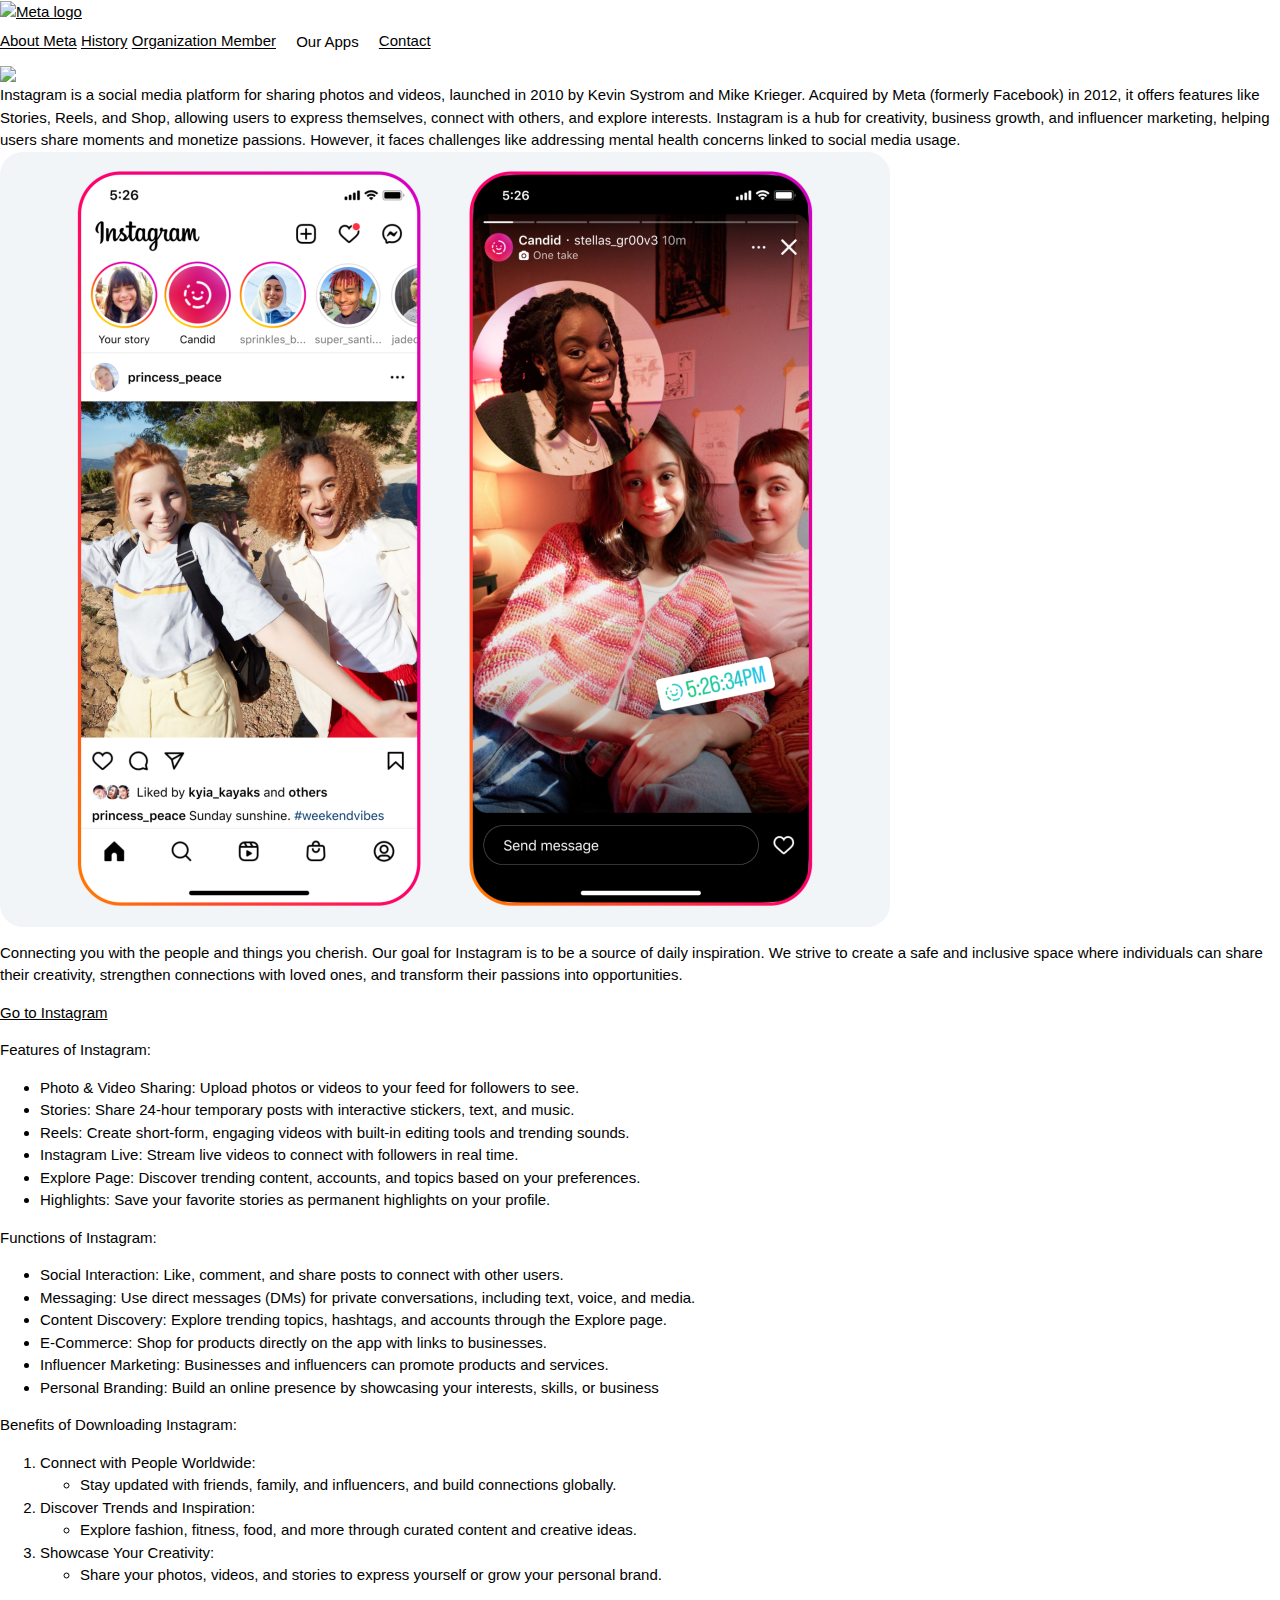
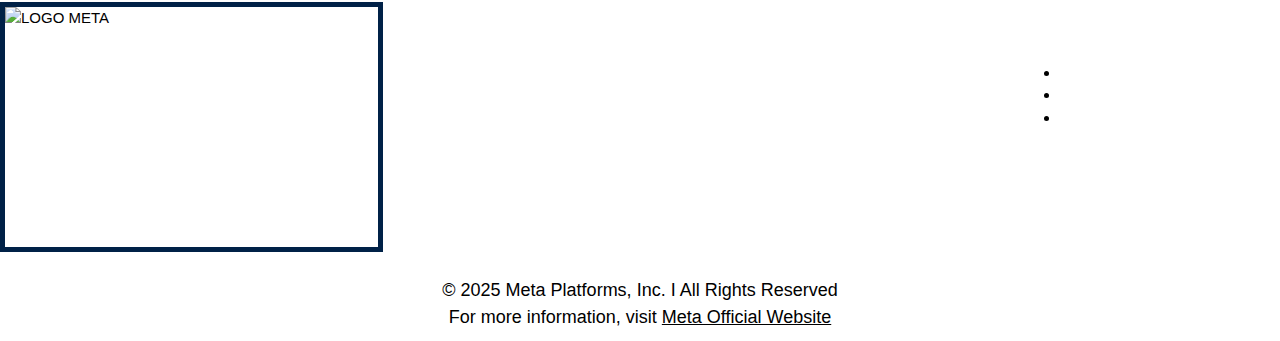
==== appinsta.html @ 31e52028 "Add files via upload" ====
<!DOCTYPE html>
<html>
<head>
<meta name="viewport" content="width=device-width, initial-scale=1">
<link rel="stylesheet" href="https://www.w3schools.com/w3css/4/w3.css">
<link rel="stylesheet" href="https://www.w3schools.com/w3css/4/w3.css">
<link rel="stylesheet" href="navigation.css">
<link rel="stylesheet" href="insta.css">
<link rel="stylesheet" href="footer.css">


</head>
<body>
  <div class="header">
    <a href="metanew.html" class="logo"><img src="META LOGO.PNG" alt="Meta logo" class="logo-navbar"></a>
    <div class="header-right">
        <a href="metanew.html">About Meta</a>
        <a href="history.html">History</a>
        <a href="organizationMETA.html">Organization Member</a>

        <div class="w3-dropdown-hover">
          <button class="w3-button">Our Apps</button>
          <div class="w3-dropdown-content w3-bar-block w3-card-4">
            <a href="appinsta.html" class="w3-bar-item w3-button">Instagram</a>
            <a href="FACEBOOK APP.html" class="w3-bar-item w3-button">Facebook</a>
            <a href="whatsapplatest.html" class="w3-bar-item w3-button">WhatsApp</a>
          </div>
        </div>

        <a href="Contact.html">Contact</a>
    </div>
  </div>

  <div class="img-box">
    <img src="insta.png" class="logo-img" />
  </div>
  <div class="app-explain">
    Instagram is a social media platform for sharing photos and videos, launched in 2010 by
    Kevin Systrom and Mike Krieger. Acquired by Meta (formerly Facebook) in 2012, it offers
    features like Stories, Reels, and Shop, allowing users to express themselves, connect with
    others, and explore interests. Instagram is a hub for creativity, business growth, and
    influencer marketing, helping users share moments and monetize passions. However, it
    faces challenges like addressing mental health concerns linked to social media usage.
  </div>

  <div class="break"></div>

  <div class="app-main">

    <div class="left">
        <img src="app.webp" />
    </div>

    <div class="right">
        <p>Connecting you with the people and things you cherish.
            Our goal for Instagram is to be a source of daily inspiration. We strive to create a safe and
            inclusive space where individuals can share their creativity, strengthen connections with
            loved ones, and transform their passions into opportunities.</p>
        <a href="https://www.instagram.com/?hl=en">Go to Instagram </a>
    </div>
    
  </div>

  <div class="break"></div>

  
  <div class="content">
    <div class="card">
      <p class="card-title">Features of Instagram:</p>
      <ul>
        <li>Photo & Video Sharing: Upload photos or videos to your feed for followers to see.</li>
        <li>Stories: Share 24-hour temporary posts with interactive stickers, text, and music.</li>
        <li>Reels: Create short-form, engaging videos with built-in editing tools and trending sounds.</li>
        <li>Instagram Live: Stream live videos to connect with followers in real time.</li>
        <li>Explore Page: Discover trending content, accounts, and topics based on your preferences.</li>
        <li>Highlights: Save your favorite stories as permanent highlights on your profile.</li>
      </ul>
    </div>

    <div class="card">
      <p class="card-title">Functions of Instagram:</p>
      <ul>
        <li>Social Interaction: Like, comment, and share posts to connect with other users.</li>
        <li>Messaging: Use direct messages (DMs) for private conversations, including text, voice,
and media.</li>
        <li>Content Discovery: Explore trending topics, hashtags, and accounts through the Explore 
page.</li>
        <li>E-Commerce: Shop for products directly on the app with links to businesses.</li>
        <li>Influencer Marketing: Businesses and influencers can promote products and services.</li>
        <li>Personal Branding: Build an online presence by showcasing your interests, skills, or
business</li>
      </ul>
    </div>
    <div class="card">
      <p class="card-title">Benefits of Downloading Instagram:</p>
      <ol>
        <li>
            Connect with People Worldwide:
            <ul>
              <li>Stay updated with friends, family, and influencers, and build connections globally.</li>
            </ul>
        </li>
        <li>
            Discover Trends and Inspiration:
            <ul>
              <li> Explore fashion, fitness, food, and more through curated content and creative ideas.</li>
            </ul>
        </li>
        <li>
            Showcase Your Creativity:
            <ul>
              <li>Share your photos, videos, and stories to express yourself or grow your personal brand.</li>
            </ul>
        </li>
      </ul>
    </div>
  </div>
  
<link rel="stylesheet" href="footer.css">

  <footer>


	<div class="footer">
            <div style="display: flex; align-items: top; gap:10px;">
    <img src="logo meta.jpg" alt="LOGO META" style="width:450px; height:250px; border: 5px solid #002147;">

&nbsp;

        <div>
    <a href="history.html" style="font-size: 30px; color: white;">History</a>
    <h6 style="margin-top: 8px; color: white; text-align:justify; width: 180px;">
        Meta Platforms, Inc., formerly Facebook, was founded by Mark Zuckerberg in 2004.It grew and acquired Instagram, WhatsApp, and Oculus.In 2021, it rebranded as Meta.
    </h6>  
</div>

&nbsp;

<div>
    <a href="metanew.html" style="font-size: 30px; color: white;">About</a>
    <h6 style="margin-top: 8px; color: white; text-align:justify; width: 180px;">
        Meta focuses on building technologies to connect people, including social media platforms.
    </h6>
</div>

&nbsp;
	<div>
    <a href="organizationMETA.html" style="font-size: 30px; color: white;">Organization</a>
    <h6 style="margin-top: 8px; color: white; text-align:justify; width: 180px;">
        Meta is led by CEO Mark Zuckerberg, supported by a team of executives driving innovation in social media, VR, AR, and the metaverse.
    </h6>
</div>

&nbsp;
	<div class="dropdown">
        <a href="#" onclick="toggleDropdown()" style="font-size: 30px; text-decoration: none; color: white; ">Product</a>

        <ul id="dropdown-list">
            <li><a href="appinsta.html" style="font-size: 10px; text-decoration: none; color: white;">Instagram</a></li>

            <li><a href="FACEBOOK APP.html" style="font-size: 10px; text-decoration: none; color: white;">Facebook</a></li>

            <li><a href="whatsapplatest.html" style="font-size: 10px; text-decoration: none; color: white;">WhatsApp</a></li>
        </ul>
        </div>

&nbsp;
&nbsp;

  	<div>
    <a href="Contact.html" style="font-size: 30px; color: white;">Contact Us</a>
	</div>

</footer>


<footer>
<h5 style="text-align: center; margin-top: 20px;">© 2025 Meta Platforms, Inc. I All Rights Reserved <br>
      For more information, visit <a href="https://about.meta.com">Meta
      Official Website</h5>

</div>
        </footer>
</body>
</html>
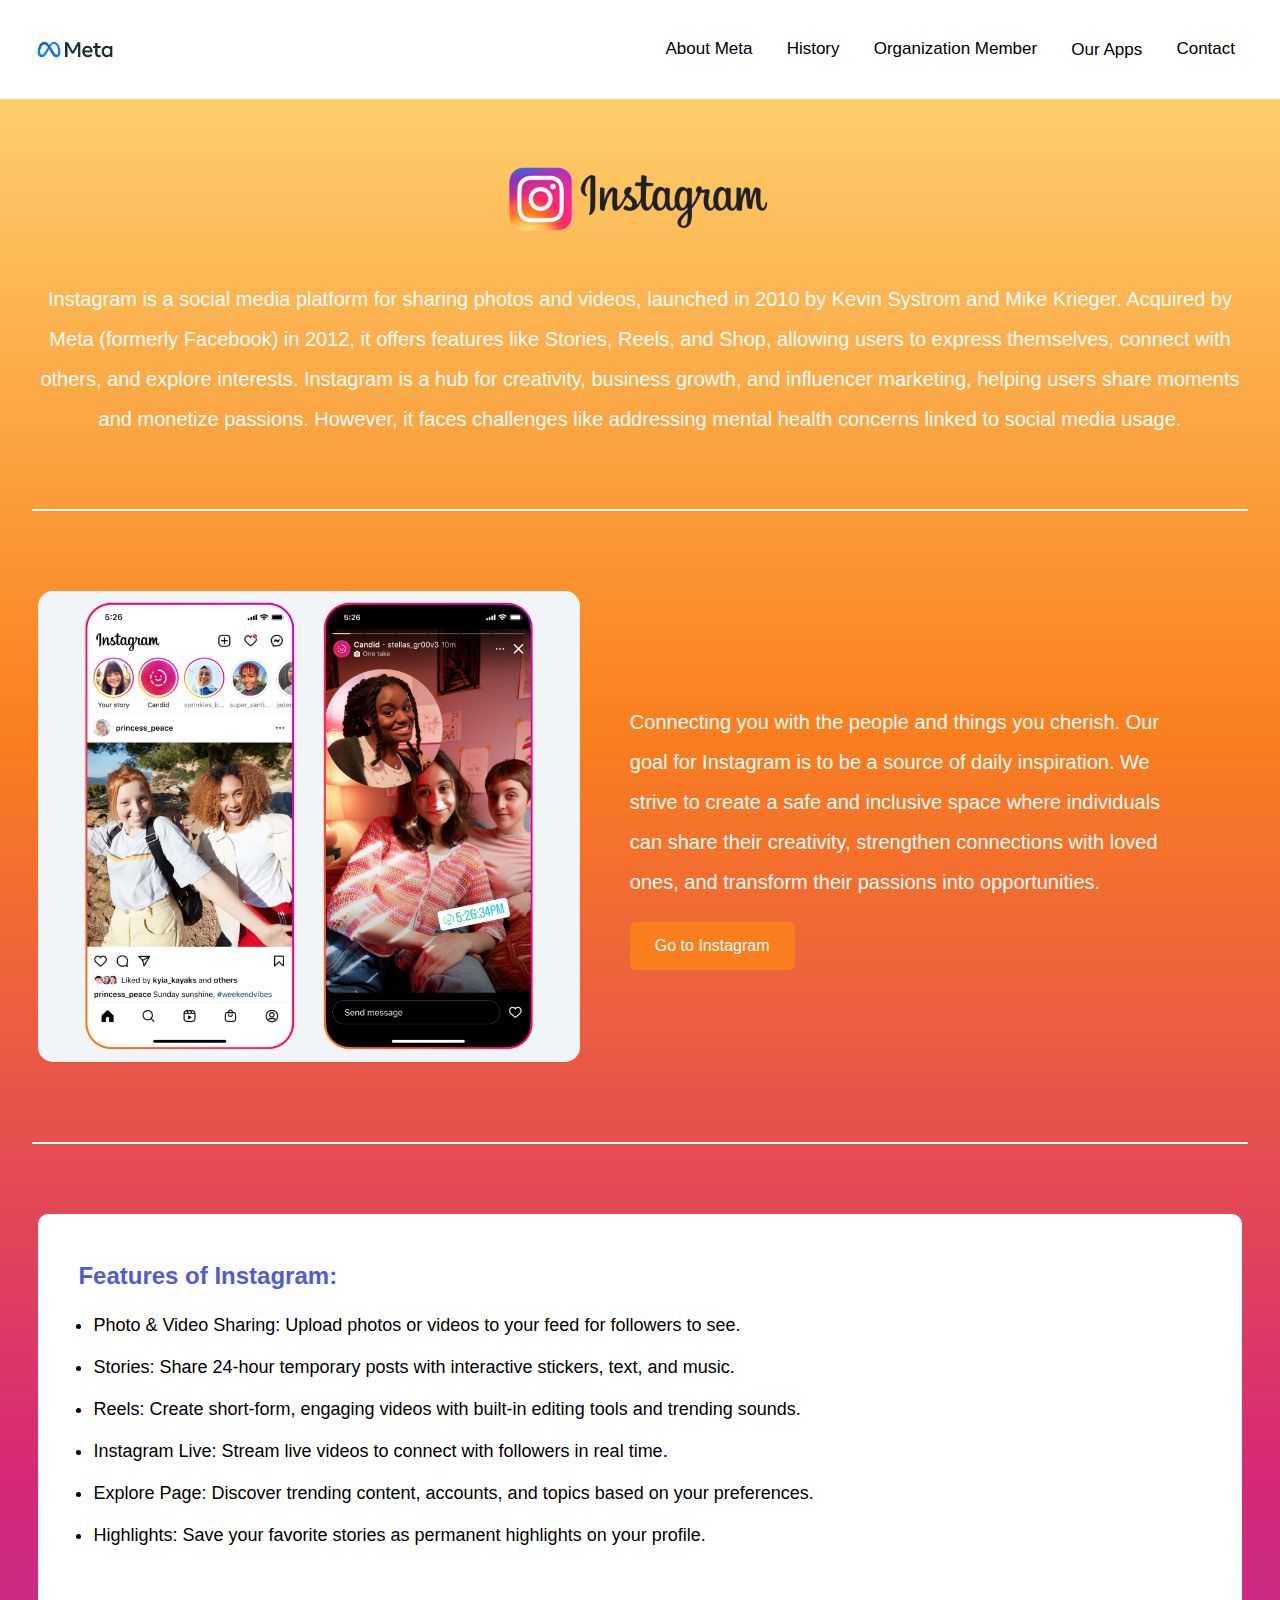
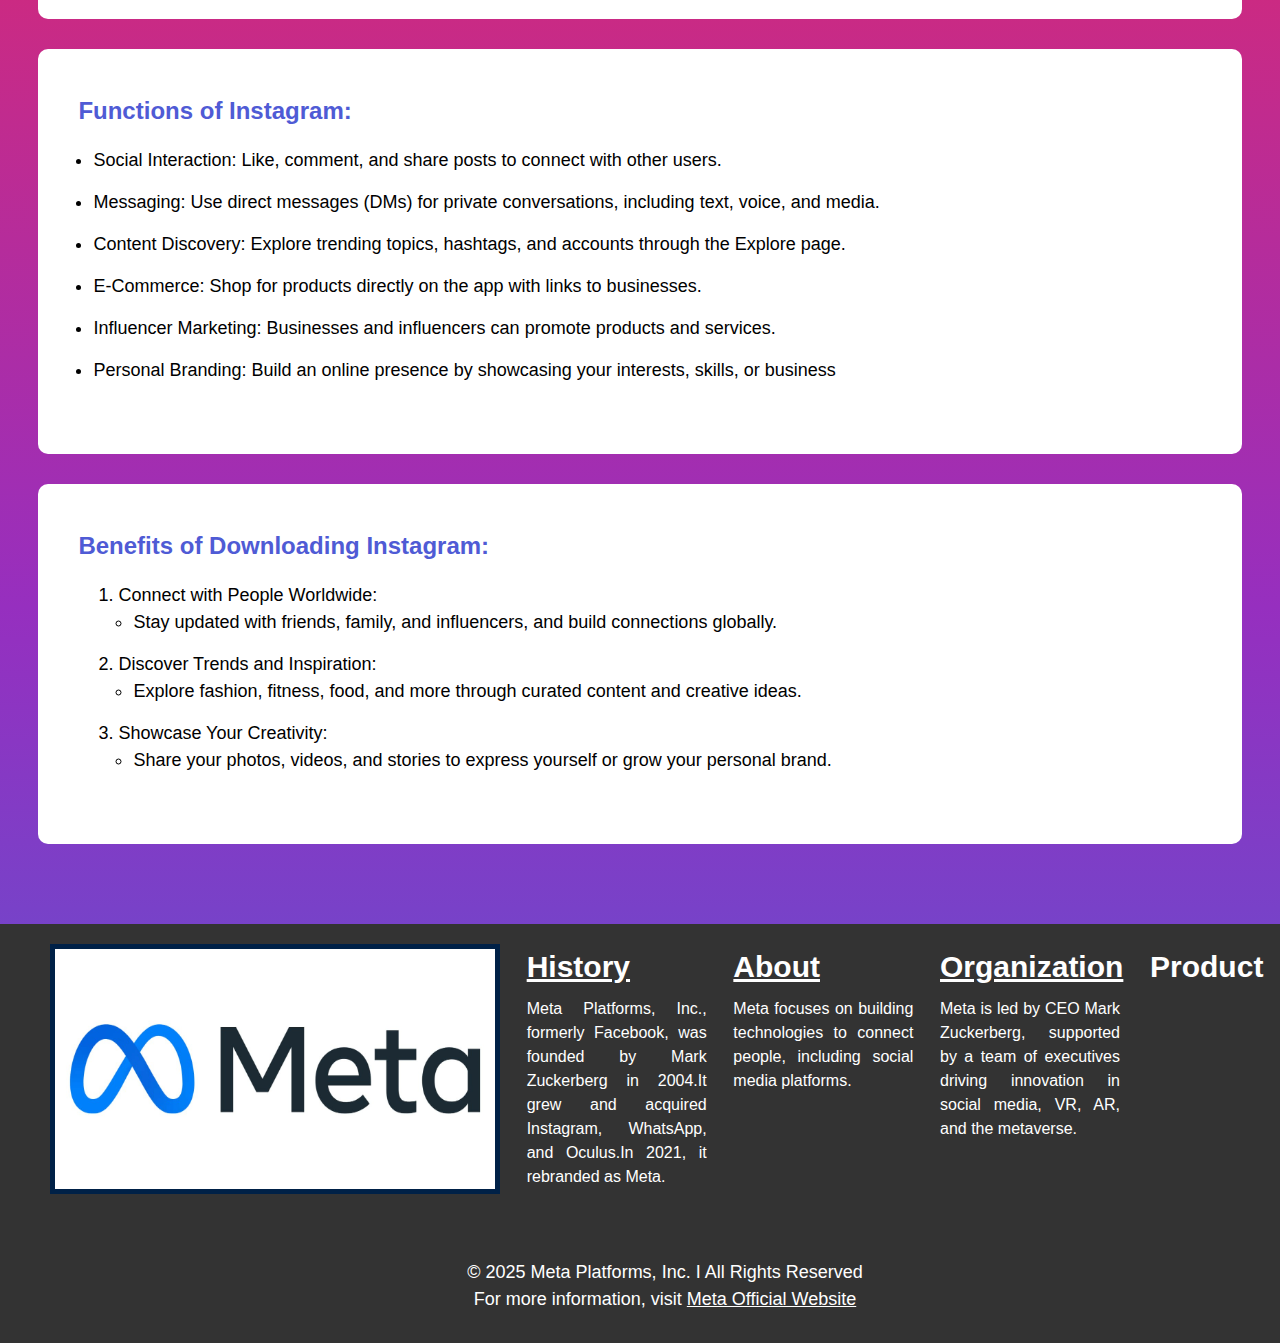
==== commit 6ae4973a: "appinsta.html" ====
--- a/appinsta.html
+++ b/appinsta.html
@@ -12,7 +12,7 @@
 </head>
 <body>
   <div class="header">
-    <a href="metanew.html" class="logo"><img src="META LOGO.PNG" alt="Meta logo" class="logo-navbar"></a>
+    <a href="metanew.html" class="logo"><img src="META LOGO.jpg" alt="Meta logo" class="logo-navbar"></a>
     <div class="header-right">
         <a href="metanew.html">About Meta</a>
         <a href="history.html">History</a>
@@ -182,4 +182,4 @@
 </div>
         </footer>
 </body>
-</html>+</html>
--- a/navigation.css
+++ b/navigation.css
@@ -0,0 +1,154 @@
+<!DOCTYPE html>
+<html>
+<head>
+<meta name="viewport" content="width=device-width, initial-scale=1">
+<link rel="stylesheet" href="https://www.w3schools.com/w3css/4/w3.css">
+</head>
+
+<style>
+
+html{
+  margin: 0;
+  min-height: -webkit-fill-available;
+}
+
+body {
+    font-family: Lato, Helvetica, Tahoma;
+    margin: 0;
+}
+
+* {
+  box-sizing: border-box;
+}
+
+.navbar{
+  background: #1875d6;
+  display: flex;
+  align-items: center;
+  justify-content: center;
+}
+
+.navbar a{
+  text-decoration: none;
+  color: white;
+  text-transform: uppercase;
+}
+
+.navbar h1{
+  color: #ffffff;
+  font-size: 24px;
+  text-transform: uppercase;
+}
+
+.header {
+  padding: 5px 5px;
+  padding-right: 20px;
+  display: flex;
+  align-items: center;
+  justify-content: space-between;
+  background-color: white;
+}
+
+.header a, .header button {
+  color: black;
+  text-align: center;
+  padding: 15px;
+  text-decoration: none;
+  font-size: 17px; 
+  line-height: 15px;
+  border-radius: 4px;
+  background: none;
+  border: none;
+  cursor: pointer;
+}
+
+.header a.logo {
+  font-size: 3px;
+  font-weight: bold;
+}
+
+.header a:hover, .head button:hover {
+  background-color: #ddd;
+  color: black;
+}
+
+.header-right {
+   float: right;
+}
+
+@media screen and (max-width: 500px) {
+  .header a, .header button {
+    float: none;
+    display: block;
+    text-align: left;
+  }
+  
+  .header-right {
+    float: none;
+  }
+}
+
+.w3-dropdown-content {
+  min-width: 70px;
+
+}
+
+.img-box{
+  position: relative;
+  height: 50px;
+}
+
+.logo-img{
+  left: 30%;
+  transform: translateX(-50%);
+  position: absolute;
+  width: 90px;
+}
+
+.logo-navbar{
+  width: 90px;
+}
+
+@media only screen and (max-width:999px) {
+  /* For tablets: */
+  .main {
+    width: 80%;
+    padding: 0;
+  }
+  .right {
+    width: 100%;
+  }
+
+@media only screen and (max-width:700px) {
+  /* For mobile phones: */
+  .menu, .main, .right {
+    width: 100%;
+  }
+}	
+
+</style>
+</head>
+<body>
+
+  <div class="header">
+    <a href="#metanew" class="logo"><img src="META LOGO.PNG" alt="Meta logo" class="logo-navbar"></a>
+    <div class="header-right">
+        <a href="#metanew.html">About Meta</a>
+        <a href="#history.html">History</a>
+        <a href="#organizationMETA.html">Organization Member</a>
+
+        <div class="w3-dropdown-hover">
+          <button class="w3-button">Our Apps<i class="fa fa-caret-down"></i></button>
+          <div class="w3-dropdown-content w3-bar-block w3-card-4">
+            <a href="appinsta.html" class="w3-bar-item w3-button">Instagram</a>
+            <a href="#" class="w3-bar-item w3-button">Facebook</a>
+            <a href="#" class="w3-bar-item w3-button">WhatsApp</a>
+          </div>
+        </div>
+
+        <a href="#contact.html">Contact</a>
+    </div>
+  </div>
+ 
+</body>
+</html>--- a/insta.css
+++ b/insta.css
@@ -0,0 +1,212 @@
+html{
+  margin: 0;
+  min-height: -webkit-fill-available;
+}
+
+body {
+    background: linear-gradient(to bottom, #feda75, #fa7e1e, #d62976, #962fbf, #4f5bd5);
+    font-family: Lato, Helvetica, Tahoma;
+    margin: 0;
+}
+
+* {
+  box-sizing: border-box;
+}
+
+.content{
+  padding: 00px 3% 50px;
+}
+
+.content .card{
+  background: #ffffff;
+  border-radius: 10px;
+  padding: 40px;
+  margin-bottom: 30px;
+}
+
+.content .card .card-title{
+  font-size: 24px;
+  color: #4f5bd5;
+  margin-bottom: 0;
+  margin-top: 0;
+  font-weight: bold;
+}
+
+.navbar{
+  background: #1875d6;
+  padding: 20px;
+  display: flex;
+  align-items: center;
+  justify-content: center;
+  gap: 20px;
+}
+
+.navbar a{
+  text-decoration: none;
+  color: white;
+  text-transform: uppercase;
+}
+
+.navbar h1{
+  color: #ffffff;
+  font-size: 24px;
+  text-transform: uppercase;
+}
+
+.app-explain{
+  color: #ffffff;
+  font-size: 20px;
+  padding: 0 40px;
+  line-height: 2;
+  text-align: center;
+}
+
+.content h2{
+  margin-bottom: 0px;
+}
+
+.content p{
+  margin-bottom: 30px;
+  line-height: 1.8;
+}
+
+/*header*/
+.header {
+  padding: 10px 20px;
+  padding-right: 30px;
+  background-color: #ffffff;
+  display: flex;
+  align-items: center;
+  justify-content: space-between;
+}
+
+.header a, .header button {
+/*  float: left;*/
+  color: black;
+  text-align: center;
+  padding: 15px;
+  text-decoration: none;
+  font-size: 17px; 
+  line-height: 25px;
+  border-radius: 4px;
+  background: none;
+  border: none;
+  cursor: pointer;
+}
+
+.header a.logo {
+  font-size: 23px;
+  font-weight: bold;
+}
+
+.header a:hover, .header button:hover {
+  background-color: #ddd;
+  color: black;
+}
+
+.header-right {
+/*  float: right;*/
+}
+
+@media screen and (max-width: 500px) {
+  .header a, .header button {
+    float: none;
+    display: block;
+    text-align: left;
+  }
+  
+  .header-right {
+    float: none;
+  }
+}
+
+.img-box{
+  position: relative;
+  height: 180px;
+  display: flex;
+  align-items: center;
+  justify-content: center;
+}
+
+.logo-img{
+  left: 50%;
+  transform: translateX(-50%);
+  position: absolute;
+  width: 300px;
+  margin-top: 20px;
+}
+
+.logo-navbar{
+  width: 80px;
+}
+
+.break{
+  height: 1.5px;
+  background: #ffffff;
+  border-radius: 5px;
+  width: 95%;
+  margin-right: auto;
+  margin-left: auto;
+  margin-top: 70px;
+  margin-bottom: 70px;
+}
+
+.app-main{
+  display: flex;
+  align-items: center;
+  justify-content: center;
+  padding: 10px 3%;
+}
+
+.app-main .left{
+  width: 45%;
+}
+
+.app-main img{
+  width: 100%;
+  border-radius: 15px;
+}
+
+.app-main .right{
+  width: 55%;
+  padding: 50px;
+}
+
+.app-main .right p{
+  color: #ffffff;
+  font-size: 20px;
+  line-height: 2;
+}
+
+.app-main .right a{
+  color: #ffffff;
+  font-size: 16px;
+  line-height: 2;
+  display: block;
+  border-radius: 5px;
+  width: fit-content;
+  padding: 8px 25px;
+  background: #fa7e1e;
+  text-decoration: none;
+  transition: 0.3s ease all;
+}
+
+.app-main .right a:hover{
+  background-color: #962fbf;
+}
+
+ul{
+  padding-left: 15px;
+}
+
+ul li{
+  font-size: 18px;
+  padding-bottom: 15px;
+}
+
+
+ol li{
+  font-size: 18px;
+}
+
+}--- a/footer.css
+++ b/footer.css
@@ -0,0 +1,181 @@
+<!DOCTYPE html>
+<html lang="en">
+<head>
+    <meta charset="UTF-8">
+    <meta name="viewport" content="width=device-width, initial-scale=1.0">
+    <title>Image Grid Biodata Popup</title>
+    <link rel="stylesheet" href="https://www.w3schools.com/w3css/4/w3.css">
+    <link rel="stylesheet" href="navigation.css">
+    <style>
+
+body {
+
+}
+
+footer {
+        background-color: #333;
+        color: white;
+        width: 100%;
+        padding: 20px 0;
+	padding-left: 50px;
+        text-align: left;
+        font-size: 24px;
+        font-weight: bold;
+}
+
+.dropdown {
+            position: relative;
+            display: inline-block;
+}
+
+.dropdown ul {
+            display: none; /* Senarai tersembunyi secara lalai */
+            position: absolute;
+            background-color: #444;
+            list-style-type: none;
+            margin: 0;
+            padding: 10px;
+            border: 1px solid #555;
+}
+
+.dropdown ul li {
+            margin: 5px 0;
+}
+        .dropdown ul li a {
+            text-decoration: none;
+            color: white;
+        }
+        .dropdown ul li a:hover {
+            color: #00bcd4;
+}
+
+@media only screen and (max-width:900px) {
+  /* For tablets: */
+  .main {
+    width: 80%;
+    padding: 0;
+  }
+  .right {
+    width: 100%;
+  }
+}
+@media only screen and (max-width:900px) {
+  /* For mobile phones: */
+  .menu, .main, .right {
+    width: 100%;
+  }
+}	
+
+
+</style>
+
+</head>
+<body>
+    
+    <script>
+        const images = document.querySelectorAll('.image');
+        const modals = document.querySelectorAll('.modal');
+        const closeButtons = document.querySelectorAll('.close-btn');
+
+        images.forEach((image, index) => {
+            image.addEventListener('click', () => {
+                modals[index].style.display = 'flex';
+            });
+        });
+
+        closeButtons.forEach((button, index) => {
+            button.addEventListener('click', () => {
+                modals[index].style.display = 'none';
+            });
+        });
+
+        window.addEventListener('click', (event) => {
+            modals.forEach((modal) => {
+                if (event.target === modal) {
+                    modal.style.display = 'none';
+                }
+            });
+        });
+
+	
+        function toggleDropdown() {
+	event.preventDefault();
+            const dropdown = document.getElementById("dropdown-list");
+            if (dropdown.style.display === "block") {
+                dropdown.style.display = "none";
+            } else {
+                dropdown.style.display = "block";
+            }
+        }
+  
+    </script>
+
+<br>
+<br>
+<br>
+
+ 	<footer>
+	<div class="footer">
+            <div style="display: flex; align-items: top; gap:10px;">
+    <img src="logo meta.jpg" alt="LOGO META" style="width:450px; height:250px; border: 5px solid #002147;">
+    <p>
+        <div>
+    <a href="history.html" style="font-size: 30px; color: white;">History</a>
+    <h6 style="margin-top: 8px; color: white; text-align:justify; width: 180px;">
+        Meta Platforms, Inc., formerly Facebook, was founded by Mark Zuckerberg in 2004.It grew and acquired Instagram, WhatsApp, and Oculus.In 2021, it rebranded as Meta.
+    </h6>  
+</div>
+
+&nbsp;
+
+<div>
+    <a href="metanew.html" style="font-size: 30px; color: white;">About</a>
+    <h6 style="margin-top: 8px; color: white; text-align:justify; width: 180px;">
+        Meta focuses on building technologies to connect people, including social media platforms.
+    </h6>
+</div>
+
+&nbsp;
+	<div>
+    <a href="organizationMETA.html" style="font-size: 30px; color: white;">Organization</a>
+    <h6 style="margin-top: 8px; color: white; text-align:justify; width: 180px;">
+        Meta is led by CEO Mark Zuckerberg, supported by a team of executives driving innovation in social media, VR, AR, and the metaverse.
+    </h6>
+</div>
+
+&nbsp;
+	<div class="dropdown">
+        <a href="#" onclick="toggleDropdown()" style="font-size: 30px; text-decoration: none; color: white; ">Product</a>
+
+        <ul id="dropdown-list">
+            <li><a href="appinsta.html" style="font-size: 10px; text-decoration: none; color: white;">Instagram</a></li>
+
+            <li><a href="FACEBOOK APP.html" style="font-size: 10px; text-decoration: none; color: white;">Facebook</a></li>
+
+            <li><a href="whatsapplatest.html" style="font-size: 10px; text-decoration: none; color: white;">WhatsApp</a></li>
+        </ul>
+        </div>
+
+&nbsp;
+&nbsp;
+
+  	<div>
+    <a href="Contact.html" style="font-size: 30px; color: white;">Contact Us</a>
+	</div>
+
+
+    </p>
+
+</footer>
+
+
+<footer>
+<h5 style="text-align: center; margin-top: 20px;">© 2025 Meta Platforms, Inc. I All Rights Reserved <br>
+      For more information, visit <a href="https://about.meta.com">Meta
+      Official Website</h5>
+
+</div>
+        </footer>
+
+</body>
+</html>--- a/footer.css
+++ b/footer.css
@@ -0,0 +1,181 @@
+<!DOCTYPE html>
+<html lang="en">
+<head>
+    <meta charset="UTF-8">
+    <meta name="viewport" content="width=device-width, initial-scale=1.0">
+    <title>Image Grid Biodata Popup</title>
+    <link rel="stylesheet" href="https://www.w3schools.com/w3css/4/w3.css">
+    <link rel="stylesheet" href="navigation.css">
+    <style>
+
+body {
+
+}
+
+footer {
+        background-color: #333;
+        color: white;
+        width: 100%;
+        padding: 20px 0;
+	padding-left: 50px;
+        text-align: left;
+        font-size: 24px;
+        font-weight: bold;
+}
+
+.dropdown {
+            position: relative;
+            display: inline-block;
+}
+
+.dropdown ul {
+            display: none; /* Senarai tersembunyi secara lalai */
+            position: absolute;
+            background-color: #444;
+            list-style-type: none;
+            margin: 0;
+            padding: 10px;
+            border: 1px solid #555;
+}
+
+.dropdown ul li {
+            margin: 5px 0;
+}
+        .dropdown ul li a {
+            text-decoration: none;
+            color: white;
+        }
+        .dropdown ul li a:hover {
+            color: #00bcd4;
+}
+
+@media only screen and (max-width:900px) {
+  /* For tablets: */
+  .main {
+    width: 80%;
+    padding: 0;
+  }
+  .right {
+    width: 100%;
+  }
+}
+@media only screen and (max-width:900px) {
+  /* For mobile phones: */
+  .menu, .main, .right {
+    width: 100%;
+  }
+}	
+
+
+</style>
+
+</head>
+<body>
+    
+    <script>
+        const images = document.querySelectorAll('.image');
+        const modals = document.querySelectorAll('.modal');
+        const closeButtons = document.querySelectorAll('.close-btn');
+
+        images.forEach((image, index) => {
+            image.addEventListener('click', () => {
+                modals[index].style.display = 'flex';
+            });
+        });
+
+        closeButtons.forEach((button, index) => {
+            button.addEventListener('click', () => {
+                modals[index].style.display = 'none';
+            });
+        });
+
+        window.addEventListener('click', (event) => {
+            modals.forEach((modal) => {
+                if (event.target === modal) {
+                    modal.style.display = 'none';
+                }
+            });
+        });
+
+	
+        function toggleDropdown() {
+	event.preventDefault();
+            const dropdown = document.getElementById("dropdown-list");
+            if (dropdown.style.display === "block") {
+                dropdown.style.display = "none";
+            } else {
+                dropdown.style.display = "block";
+            }
+        }
+  
+    </script>
+
+<br>
+<br>
+<br>
+
+ 	<footer>
+	<div class="footer">
+            <div style="display: flex; align-items: top; gap:10px;">
+    <img src="logo meta.jpg" alt="LOGO META" style="width:450px; height:250px; border: 5px solid #002147;">
+    <p>
+        <div>
+    <a href="history.html" style="font-size: 30px; color: white;">History</a>
+    <h6 style="margin-top: 8px; color: white; text-align:justify; width: 180px;">
+        Meta Platforms, Inc., formerly Facebook, was founded by Mark Zuckerberg in 2004.It grew and acquired Instagram, WhatsApp, and Oculus.In 2021, it rebranded as Meta.
+    </h6>  
+</div>
+
+&nbsp;
+
+<div>
+    <a href="metanew.html" style="font-size: 30px; color: white;">About</a>
+    <h6 style="margin-top: 8px; color: white; text-align:justify; width: 180px;">
+        Meta focuses on building technologies to connect people, including social media platforms.
+    </h6>
+</div>
+
+&nbsp;
+	<div>
+    <a href="organizationMETA.html" style="font-size: 30px; color: white;">Organization</a>
+    <h6 style="margin-top: 8px; color: white; text-align:justify; width: 180px;">
+        Meta is led by CEO Mark Zuckerberg, supported by a team of executives driving innovation in social media, VR, AR, and the metaverse.
+    </h6>
+</div>
+
+&nbsp;
+	<div class="dropdown">
+        <a href="#" onclick="toggleDropdown()" style="font-size: 30px; text-decoration: none; color: white; ">Product</a>
+
+        <ul id="dropdown-list">
+            <li><a href="appinsta.html" style="font-size: 10px; text-decoration: none; color: white;">Instagram</a></li>
+
+            <li><a href="FACEBOOK APP.html" style="font-size: 10px; text-decoration: none; color: white;">Facebook</a></li>
+
+            <li><a href="whatsapplatest.html" style="font-size: 10px; text-decoration: none; color: white;">WhatsApp</a></li>
+        </ul>
+        </div>
+
+&nbsp;
+&nbsp;
+
+  	<div>
+    <a href="Contact.html" style="font-size: 30px; color: white;">Contact Us</a>
+	</div>
+
+
+    </p>
+
+</footer>
+
+
+<footer>
+<h5 style="text-align: center; margin-top: 20px;">© 2025 Meta Platforms, Inc. I All Rights Reserved <br>
+      For more information, visit <a href="https://about.meta.com">Meta
+      Official Website</h5>
+
+</div>
+        </footer>
+
+</body>
+</html>